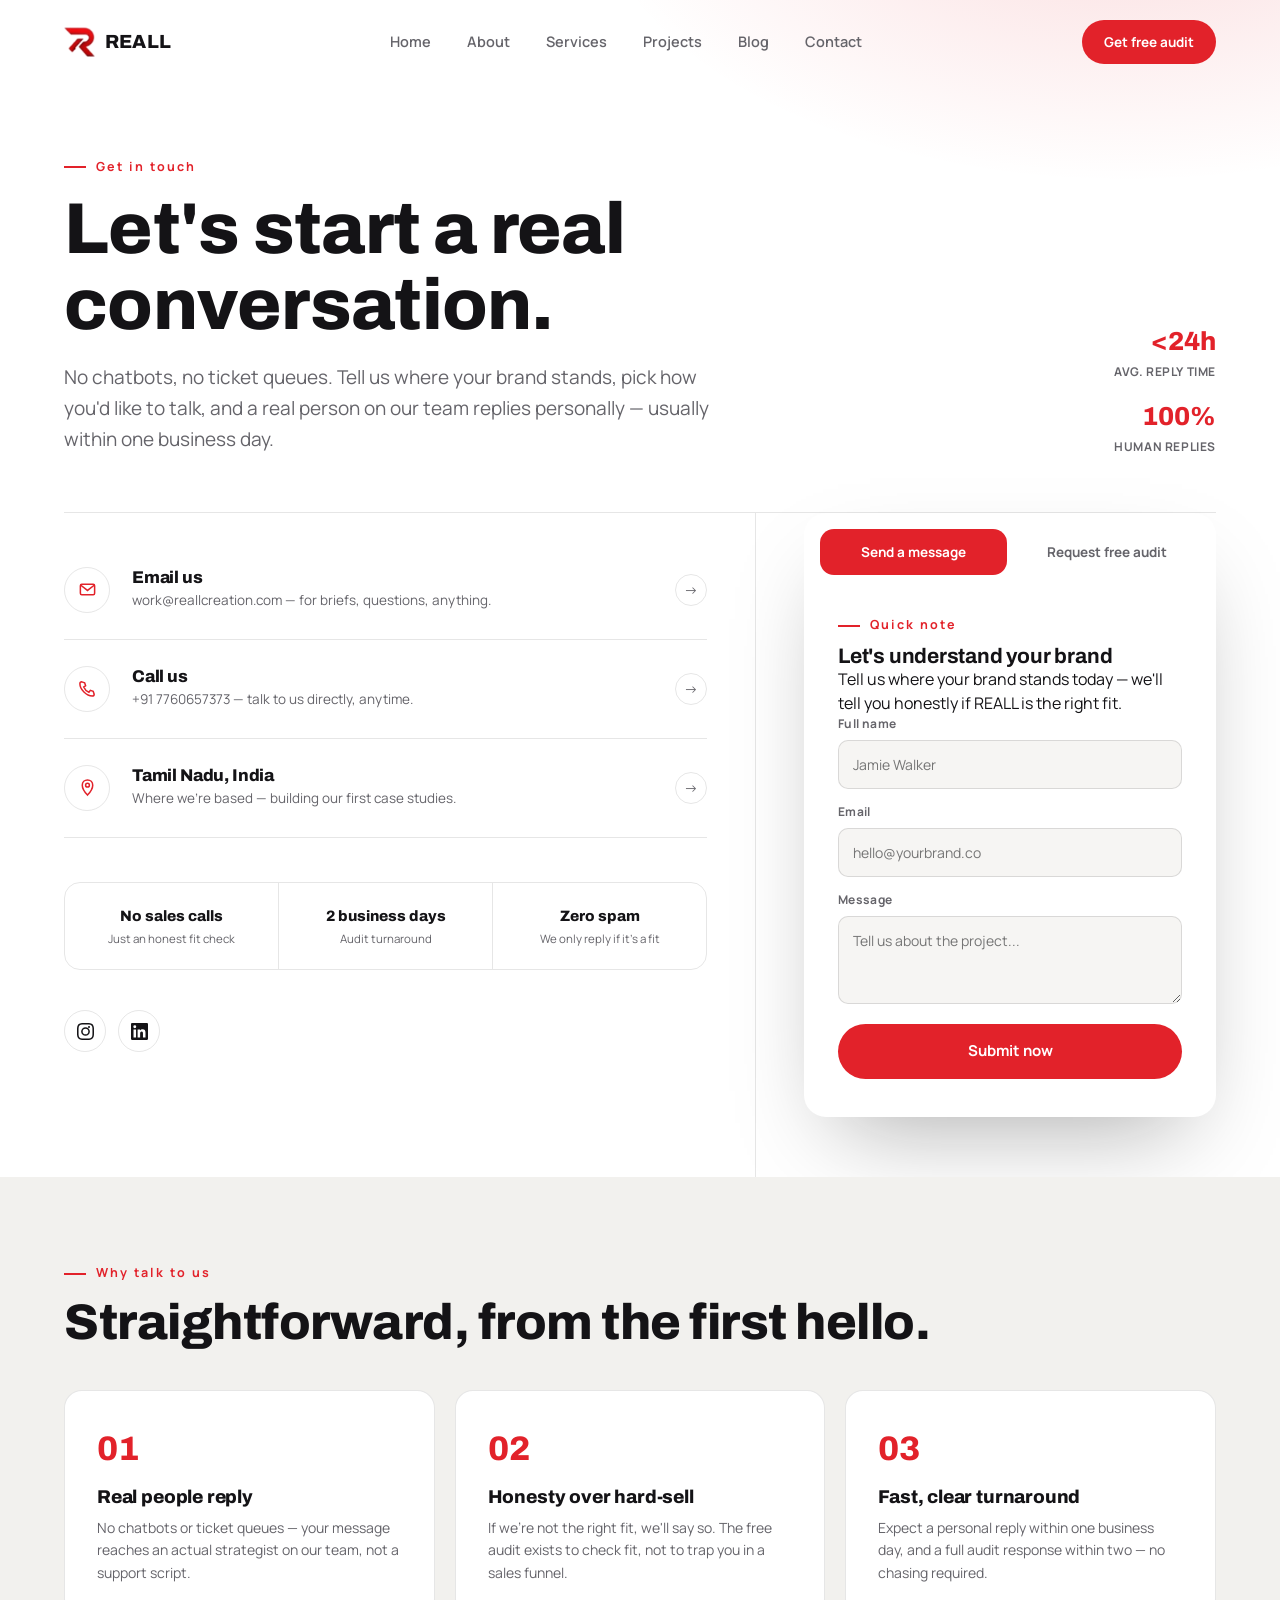
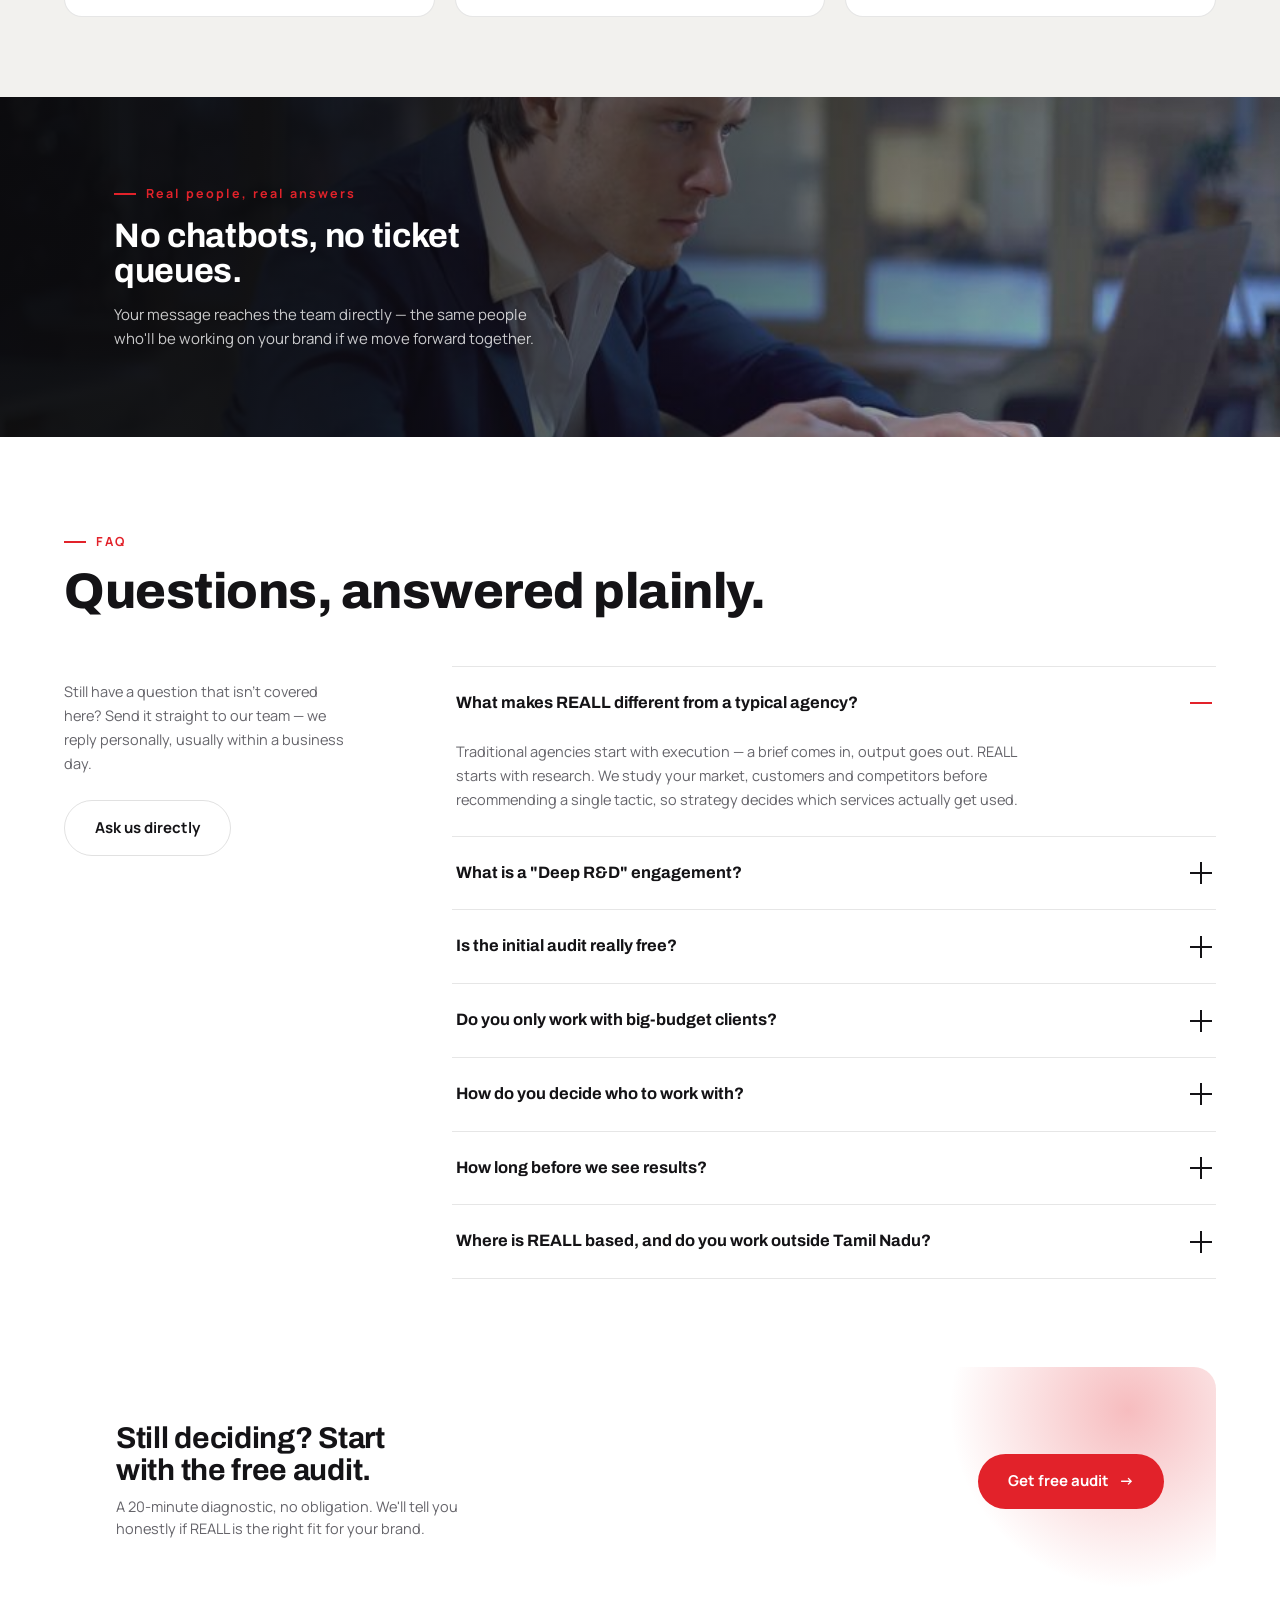
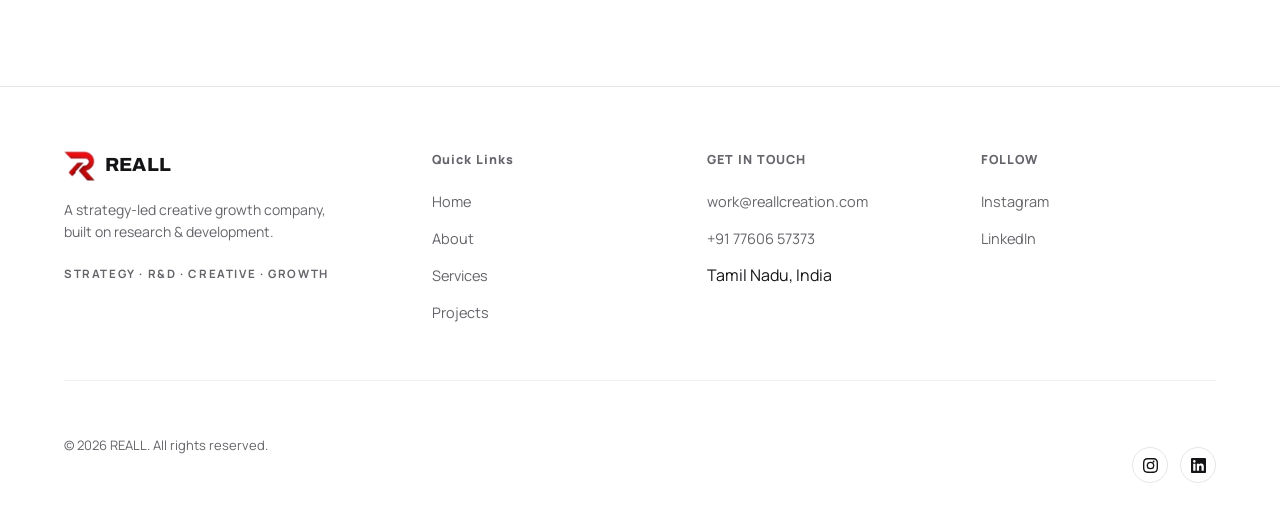
==== reall/contact.html @ 2e027ab2 "Add files via upload" ====
<!DOCTYPE html>
<html lang="en">
<head>
<meta charset="UTF-8">
<meta name="viewport" content="width=device-width, initial-scale=1.0, viewport-fit=cover">
<title>Contact REALL — Let's Talk Strategy</title>
<meta name="description" content="Get in touch with REALL. Request a free brand audit, message our team, or find our contact details — Tamil Nadu, India.">
<link rel="preconnect" href="https://fonts.googleapis.com">
<link rel="preconnect" href="https://fonts.gstatic.com" crossorigin>
<link href="https://fonts.googleapis.com/css2?family=Archivo:wght@500;600;700;800;900&family=Manrope:wght@400;500;600;700;800&display=swap" rel="stylesheet">
<link rel="stylesheet" href="contact.css">
</head>
<body>

<!-- ============ NAVBAR ============ -->
<header id="navbar">
  <a href="index.html" class="brand">
    <img src="[data-uri]" alt="REALL logo">
    <span>REALL</span>
  </a>
  <nav class="nav-links">
   <a href="index.html">Home</a>
    <a href="about.html">About</a>
    <a href="service.html">Services</a>
    <a href="project.html">Projects</a>
    <a href="blog.html">Blog</a>
    <a href="contact.html" class="active-link">Contact</a>
  </nav>
  <div class="nav-cta">
    <button class="btn btn-primary js-open-audit" type="button">Get free audit</button>
    <button class="nav-toggle" id="navToggle" aria-label="Open menu" aria-expanded="false">
      <span></span><span></span><span></span>
    </button>
  </div>
</header>

<!-- ============ MOBILE NAV ============ -->
<div id="mobileNav">
   <a href="index.html">Home</a>
    <a href="about.html">About</a>
    <a href="service.html">Services</a>
    <a href="project.html">Projects</a>
    <a href="blog.html">Blog</a>
    <a href="contact.html" class="active-link">Contact</a>
  <button class="btn btn-primary js-open-audit" type="button">Get free audit</button>
</div>

<!-- ============ HERO + SPLIT CONVERSATION STAGE ============ -->
<section id="contact-hero" class="light">
  <div class="hero-kicker-row">
    <div>
      <span class="eyebrow">Get in touch</span>
      <h1>Let's start a real conversation.</h1>
      <p class="lede on-light">No chatbots, no ticket queues. Tell us where your brand stands, pick how you'd like to talk, and a real person on our team replies personally — usually within one business day.</p>
    </div>
    <div class="hero-badges">
      <div class="hero-badge"><span class="n">&lt;24h</span><span class="l">Avg. reply time</span></div>
      <div class="hero-badge"><span class="n">100%</span><span class="l">Human replies</span></div>
    </div>
  </div>

  <div class="split-stage">
    <!-- LEFT: direct contact list + trust strip -->
    <div class="stage-left">
      <div class="contact-direct-list">
        <a href="mailto:work@reallcreation.com" target="_blank" rel="noopener noreferrer" class="direct-row" onclick="return openMail(event)">
          <span class="direct-icon"><svg viewBox="0 0 20 20" fill="none" stroke="currentColor" stroke-width="1.6"><rect x="2.5" y="4.5" width="15" height="11" rx="1.5"/><path d="M3 5.5l7 5.5 7-5.5"/></svg></span>
          <span class="direct-body">
            <h4>Email us</h4>
            <p>work@reallcreation.com — for briefs, questions, anything.</p>
          </span>
          <span class="direct-go">→</span>
        </a>
        <a href="tel:+91 7760657373" class="direct-row">
          <span class="direct-icon"><svg viewBox="0 0 20 20" fill="none" stroke="currentColor" stroke-width="1.6"><path d="M4 3l3 1 1 3-2 1.5a10 10 0 0 0 5.5 5.5L13 12l3 1 1 3c0 1-1 2-2 2C9 18 2 11 2 5c0-1 1-2 2-2z"/></svg></span>
          <span class="direct-body">
            <h4>Call us</h4>
            <p>+91 7760657373 — talk to us directly, anytime.</p>
          </span>
          <span class="direct-go">→</span>
        </a>
        <a href="#" class="direct-row" onclick="return false;">
          <span class="direct-icon"><svg viewBox="0 0 20 20" fill="none" stroke="currentColor" stroke-width="1.6"><path d="M10 2c-3 0-5.5 2.3-5.5 5.5C4.5 12 10 18 10 18s5.5-6 5.5-10.5C15.5 4.3 13 2 10 2z"/><circle cx="10" cy="7.5" r="2"/></svg></span>
          <span class="direct-body">
            <h4>Tamil Nadu, India</h4>
            <p>Where we're based — building our first case studies.</p>
          </span>
          <span class="direct-go">→</span>
        </a>
      </div>

      <div class="trust-strip">
        <div class="trust-cell"><div class="ti">No sales calls</div><div class="tl">Just an honest fit check</div></div>
        <div class="trust-cell"><div class="ti">2 business days</div><div class="tl">Audit turnaround</div></div>
        <div class="trust-cell"><div class="ti">Zero spam</div><div class="tl">We only reply if it's a fit</div></div>
      </div>

      <div class="social-row">
        <a href="https://www.instagram.com/reall_creation?utm_source=ig_web_button_share_sheet&stkn=ZDNlZDc0MzIxNw==" target="_blank" rel="noopener noreferrer" aria-label="Instagram"><svg viewBox="0 0 24 24"><path d="M12 2.2c3.2 0 3.6 0 4.85.07 3.25.15 4.77 1.69 4.92 4.92.06 1.25.07 1.62.07 4.81 0 3.2 0 3.56-.07 4.81-.15 3.22-1.66 4.77-4.92 4.92-1.25.06-1.62.07-4.85.07-3.2 0-3.56 0-4.81-.07-3.26-.15-4.77-1.7-4.92-4.92-.06-1.25-.07-1.61-.07-4.81 0-3.19 0-3.56.07-4.81.15-3.23 1.66-4.77 4.92-4.92C8.44 2.2 8.8 2.2 12 2.2zM12 0C8.74 0 8.33 0 7.05.07c-4.35.2-6.78 2.62-6.98 6.98C0 8.33 0 8.74 0 12s0 3.67.07 4.95c.2 4.36 2.62 6.78 6.98 6.98C8.33 24 8.74 24 12 24s3.67 0 4.95-.07c4.35-.2 6.79-2.62 6.98-6.98.07-1.28.07-1.69.07-4.95s0-3.67-.07-4.95c-.19-4.35-2.62-6.78-6.98-6.98C15.67 0 15.26 0 12 0zm0 5.84A6.16 6.16 0 1 0 18.16 12 6.16 6.16 0 0 0 12 5.84zm0 10.16A4 4 0 1 1 16 12a4 4 0 0 1-4 4zm6.4-10.4a1.44 1.44 0 1 1-1.44-1.44 1.44 1.44 0 0 1 1.44 1.44z"/></svg></a>
        <a href="https://www.linkedin.com/company/111871460/admin/" target="_blank" rel="noopener noreferrer" aria-label="LinkedIn"><svg viewBox="0 0 24 24"><path d="M20.45 20.45h-3.56v-5.57c0-1.33-.02-3.04-1.85-3.04-1.85 0-2.14 1.45-2.14 2.94v5.67H9.34V9h3.42v1.56h.05c.48-.9 1.64-1.85 3.38-1.85 3.61 0 4.28 2.38 4.28 5.47v6.27zM5.34 7.43a2.06 2.06 0 1 1 0-4.12 2.06 2.06 0 0 1 0 4.12zM7.12 20.45H3.56V9h3.56v11.45zM22.22 0H1.77C.79 0 0 .77 0 1.73v20.54C0 23.23.79 24 1.77 24h20.45c.98 0 1.78-.77 1.78-1.73V1.73C24 .77 23.2 0 22.22 0z"/></svg></a>
       
      </div>
    </div>

    <!-- RIGHT: sticky tabbed conversation card -->
    <div class="stage-right">
      <div class="convo-card">
        <div class="convo-tabs">
          <button class="convo-tab active" data-tab="message" type="button">Send a message</button>
          <button class="convo-tab" data-tab="audit" type="button">Request free audit</button>
        </div>
        <div class="convo-body">

          <!-- MESSAGE PANEL -->
          <div class="convo-panel active" id="panel-message">
            <span class="eyebrow">Quick note</span>
            <h3>Let's understand your brand</h3>
            <p class="sub">Tell us where your brand stands today — we'll tell you honestly if REALL is the right fit.</p>
            <form id="contactForm" novalidate>
              <div class="field">
                <label for="g-name">Full name</label>
                <input id="g-name" name="name" type="text" required placeholder="Jamie Walker">
              </div>
              <div class="field">
                <label for="g-email">Email</label>
                <input id="g-email" name="email" type="email" required placeholder="hello@yourbrand.co">
              </div>
              <div class="field">
                <label for="g-message">Message</label>
                <textarea id="g-message" name="message" required placeholder="Tell us about the project..."></textarea>
              </div>
              <button type="submit" class="btn btn-primary btn-block">Submit now</button>
            </form>
            <div class="form-success" id="generalSuccess">
              <div class="tick"><svg width="18" height="18" viewBox="0 0 24 24" fill="none"><path d="M5 13l4 4L19 7" stroke="#fff" stroke-width="2.5" stroke-linecap="round" stroke-linejoin="round"/></svg></div>
              <h4>Message sent.</h4>
              <p>Thanks for reaching out — we'll reply to your email as soon as we can.</p>
            </div>
          </div>

          <!-- AUDIT PANEL -->
          <div class="convo-panel" id="panel-audit">
            <span class="eyebrow">Free initial audit</span>
            <h3>Request your free brand audit</h3>
            <p class="sub">A limited diagnostic look at your current marketing — not a sales call.</p>
            <form id="auditFormInline" novalidate>
              <div class="field-row">
                <div class="field"><label for="ai-name">Full name</label><input id="ai-name" name="name" type="text" required placeholder="Your name"></div>
                <div class="field"><label for="ai-email">Work email</label><input id="ai-email" name="email" type="email" required placeholder="you@company.com"></div>
              </div>
              <div class="field-row">
                <div class="field"><label for="ai-phone">Phone</label><input id="ai-phone" name="phone" type="tel" required placeholder="+91"></div>
                <div class="field"><label for="ai-company">Brand / company</label><input id="ai-company" name="company" type="text" required placeholder="Your brand"></div>
              </div>
              <div class="field">
                <label for="ai-budget">Monthly marketing budget</label>
                <select id="ai-budget" name="budget" required>
                  <option value="" disabled selected>Select a range</option>
                  <option>Under ₹50,000</option>
                  <option>₹50,000 – ₹2,00,000</option>
                  <option>₹2,00,000 – ₹5,00,000</option>
                  <option>Above ₹5,00,000</option>
                </select>
              </div>
              <div class="field">
                <label for="ai-challenge">Main challenge you're facing</label>
                <textarea id="ai-challenge" name="challenge" required placeholder="Tell us briefly what's not working today"></textarea>
              </div>
              <div class="convo-foot">This is a free, limited diagnostic — not a sales call. We'll only reach out if we're a genuine fit.</div>
              <button type="submit" class="btn btn-primary btn-block">Request my free audit</button>
            </form>
            <div class="form-success" id="auditInlineSuccess">
              <div class="tick"><svg width="18" height="18" viewBox="0 0 24 24" fill="none"><path d="M5 13l4 4L19 7" stroke="#fff" stroke-width="2.5" stroke-linecap="round" stroke-linejoin="round"/></svg></div>
              <h4>Request received.</h4>
              <p>We'll review your details and get back within 2 business days.</p>
            </div>
          </div>

        </div>
      </div>
    </div>
  </div>
</section>

<!-- ============ WHY REACH OUT — TRUST BENTO ============ -->
<section id="why-reach">
  <div class="why-head">
    <div>
      <span class="eyebrow">Why talk to us</span>
      <h2 style="margin-top:14px;">Straightforward, from the first hello.</h2>
    </div>
  </div>
  <div class="why-grid">
    <div class="why-card">
      <div class="wn">01</div>
      <h4>Real people reply</h4>
      <p>No chatbots or ticket queues — your message reaches an actual strategist on our team, not a support script.</p>
    </div>
    <div class="why-card">
      <div class="wn">02</div>
      <h4>Honesty over hard-sell</h4>
      <p>If we're not the right fit, we'll say so. The free audit exists to check fit, not to trap you in a sales funnel.</p>
    </div>
    <div class="why-card">
      <div class="wn">03</div>
      <h4>Fast, clear turnaround</h4>
      <p>Expect a personal reply within one business day, and a full audit response within two — no chasing required.</p>
    </div>
  </div>
</section>

<!-- ============ VISUAL BANNER ============ -->
<section id="visual-banner">
  <img src="[data-uri]" alt="Team member working at laptop">
  <div class="vb-overlay"></div>
  <div class="vb-content">
    <span class="eyebrow" style="color:var(--red);">Real people, real answers</span>
    <h3 style="margin-top:14px;">No chatbots, no ticket queues.</h3>
    <p>Your message reaches the team directly — the same people who'll be working on your brand if we move forward together.</p>
  </div>
</section>

<!-- ============ FAQ — PREMIUM TWO COLUMN ============ -->
<section id="faq-premium" class="light">
  <div class="faq-head-row">
    <div>
      <span class="eyebrow">FAQ</span>
      <h2 style="margin-top:14px;">Questions, answered plainly.</h2>
    </div>
  </div>
  <div class="faq-grid">
    <div class="faq-side">
      <p>Still have a question that isn't covered here? Send it straight to our team — we reply personally, usually within a business day.</p>
      <a class="btn btn-ghost-dark" href="https://wa.me/917760657373" target="_blank" rel="noopener">Ask us directly</a>
    </div>
    <div class="faq-list-premium">
      <div class="faq-item open">
        <button class="faq-q" aria-expanded="true">
          What makes REALL different from a typical agency?
          <span class="plus"></span>
        </button>
        <div class="faq-a"><p>Traditional agencies start with execution — a brief comes in, output goes out. REALL starts with research. We study your market, customers and competitors before recommending a single tactic, so strategy decides which services actually get used.</p></div>
      </div>
      <div class="faq-item">
        <button class="faq-q" aria-expanded="false">
          What is a "Deep R&amp;D" engagement?
          <span class="plus"></span>
        </button>
        <div class="faq-a"><p>Deep R&amp;D is the paid engagement that turns assumption into evidence. It delivers research findings, strategic conclusions, an execution roadmap, creative direction and measurable KPIs — the foundation everything else is built on.</p></div>
      </div>
      <div class="faq-item">
        <button class="faq-q" aria-expanded="false">
          Is the initial audit really free?
          <span class="plus"></span>
        </button>
        <div class="faq-a"><p>Yes. It's a limited diagnostic look at your current marketing and positioning — not free consulting, and not a sales pitch in disguise. It exists to check fit before either side commits further.</p></div>
      </div>
      <div class="faq-item">
        <button class="faq-q" aria-expanded="false">
          Do you only work with big-budget clients?
          <span class="plus"></span>
        </button>
        <div class="faq-a"><p>No. We work with emerging brands — startups, new products and fast-growing businesses — as well as established MSMEs and traditional businesses going through transformation. Fit matters more to us than budget size alone.</p></div>
      </div>
      <div class="faq-item">
        <button class="faq-q" aria-expanded="false">
          How do you decide who to work with?
          <span class="plus"></span>
        </button>
        <div class="faq-a"><p>Through a structured qualification system — business quality, growth ambition, marketing need, decision-maker access, collaboration and strategic openness — not a gut call.</p></div>
      </div>
      <div class="faq-item">
        <button class="faq-q" aria-expanded="false">
          How long before we see results?
          <span class="plus"></span>
        </button>
        <div class="faq-a"><p>It depends on the starting point revealed in your Deep R&amp;D. We agree on predefined success and failure conditions upfront, then start small, test, learn and prove — before we ever scale spend.</p></div>
      </div>
      <div class="faq-item">
        <button class="faq-q" aria-expanded="false">
          Where is REALL based, and do you work outside Tamil Nadu?
          <span class="plus"></span>
        </button>
        <div class="faq-a"><p>REALL is based in Tamil Nadu, India, and this is where we're building our first case studies. Our roadmap is to expand across India and internationally as the model proves out — reach out and we'll tell you honestly if we're the right fit yet.</p></div>
      </div>
    </div>
  </div>
</section>

<!-- ============ FINAL CTA ============ -->
<section id="final-cta">
  <div class="final-cta-band">
    <div>
      <h3>Still deciding? Start with the free audit.</h3>
      <p>A 20-minute diagnostic, no obligation. We'll tell you honestly if REALL is the right fit for your brand.</p>
    </div>
    <button class="btn btn-primary js-open-audit" type="button">Get free audit <span class="btn-arrow">→</span></button>
  </div>
</section>

<!-- ============ BOOKING MODAL (Get free audit CTA) ============ -->
<div id="auditModal" class="modal-overlay" aria-hidden="true">
  <div class="modal-card booking-modal-card" role="dialog" aria-modal="true" aria-labelledby="auditModalTitle">
    <button class="modal-close" id="auditModalClose" aria-label="Close">
      <svg viewBox="0 0 24 24"><path d="M6 6l12 12M18 6L6 18" stroke="currentColor" stroke-width="2" stroke-linecap="round"/></svg>
    </button>

    <!-- BOOKING FORM VIEW -->
    <div id="bookingFormView">
      <span class="eyebrow">Free initial audit</span>
      <h3 id="auditModalTitle" style="color:var(--text-hi-light);margin-top:14px;">Book your free audit call</h3>
      <p class="sub">Tell us a bit about your brand and we'll be in touch to schedule your 20-minute call.</p>

      <form id="bookingForm" novalidate>
        <div class="field-row">
          <div class="field"><label for="b-name">Full name</label><input id="b-name" name="name" type="text" required placeholder="Your name"></div>
          <div class="field"><label for="b-email">Work email</label><input id="b-email" name="email" type="email" required placeholder="you@company.com"></div>
        </div>
        <div class="field-row">
          <div class="field"><label for="b-phone">Phone</label><input id="b-phone" name="phone" type="tel" required placeholder="+91"></div>
          <div class="field"><label for="b-company">Brand / company</label><input id="b-company" name="company" type="text" required placeholder="Your brand"></div>
        </div>
        <div class="field">
          <label for="b-notes">Anything we should know before the call? (optional)</label>
          <textarea id="b-notes" name="notes" placeholder="A line or two about your brand or biggest challenge right now"></textarea>
        </div>

        <p class="booking-foot">This is a free, limited diagnostic — not a sales call. We'll only reach out if we're a genuine fit.</p>
        <button type="submit" class="btn btn-primary btn-block" id="bookingSubmitBtn">Request my free audit</button>
      </form>
    </div>

    <!-- BOOKING SUCCESS VIEW -->
    <div class="form-success" id="bookingSuccess" style="text-align:center;">
      <div class="tick"><svg width="18" height="18" viewBox="0 0 24 24" fill="none"><path d="M5 13l4 4L19 7" stroke="#fff" stroke-width="2.5" stroke-linecap="round" stroke-linejoin="round"/></svg></div>
      <h4>Call booked.</h4>
      <p id="bookingSuccessText">We've pencilled you in and will send a confirmation email shortly.</p>
    </div>
  </div>
</div>

<!-- ============ FOOTER ============ -->
<footer>
  <div class="footer-top">
    <div class="footer-brand">
      <a href="#hero" class="brand">
        <img src="[data-uri]" alt="REALL logo">
        <span>REALL</span>
      </a>
      <p>A strategy-led creative growth company, built on research &amp; development.</p>
      <div class="footer-lockup">STRATEGY · R&amp;D · CREATIVE · GROWTH</div>
    </div>
    <div class="footer-col">
      <h5>Quick Links</h5>
      <ul>
        <li><a href="index.html">Home</a></li>
        <li> <a href="about.html">About</a></li>
        <li> <a href="service.html">Services</a></li>
        <li><a href="project.html">Projects</a></li>
      </ul>
    </div>
    <div class="footer-col">
      <h5>GET IN TOUCH</h5>
      <ul>
        <li><a href="mailto:work@reallcreation.com" target="_blank" rel="noopener noreferrer" onclick="return openMail(event)">work@reallcreation.com</a></li>
        <li><a href="tel:+917760657373">+91 77606 57373</a></li>
        <li>Tamil Nadu, India</li>
      </ul>
    </div>
    <div class="footer-col">
      <h5>FOLLOW</h5>
      <ul>
        <li><a href="https://www.instagram.com/reall_creation?utm_source=ig_web_button_share_sheet&stkn=ZDNlZDc0MzIxNw==" target="_blank" rel="noopener noreferrer">Instagram</a></li>
        <li><a href="https://www.linkedin.com/company/111871460/admin/" target="_blank" rel="noopener noreferrer">LinkedIn</a></li>
      </ul>
    </div>
  </div>
  <div class="footer-bottom">
    <span>© 2026 REALL. All rights reserved.</span>
    <div class="social-row">
      <a href="https://www.instagram.com/reall_creation?utm_source=ig_web_button_share_sheet&stkn=ZDNlZDc0MzIxNw==" target="_blank" rel="noopener noreferrer" aria-label="Instagram"><svg viewBox="0 0 24 24"><path d="M12 2.2c3.2 0 3.6 0 4.85.07 3.25.15 4.77 1.69 4.92 4.92.06 1.25.07 1.62.07 4.81 0 3.2 0 3.56-.07 4.81-.15 3.22-1.66 4.77-4.92 4.92-1.25.06-1.62.07-4.85.07-3.2 0-3.56 0-4.81-.07-3.26-.15-4.77-1.7-4.92-4.92-.06-1.25-.07-1.61-.07-4.81 0-3.19 0-3.56.07-4.81.15-3.23 1.66-4.77 4.92-4.92C8.44 2.2 8.8 2.2 12 2.2zM12 0C8.74 0 8.33 0 7.05.07c-4.35.2-6.78 2.62-6.98 6.98C0 8.33 0 8.74 0 12s0 3.67.07 4.95c.2 4.36 2.62 6.78 6.98 6.98C8.33 24 8.74 24 12 24s3.67 0 4.95-.07c4.35-.2 6.79-2.62 6.98-6.98.07-1.28.07-1.69.07-4.95s0-3.67-.07-4.95c-.19-4.35-2.62-6.78-6.98-6.98C15.67 0 15.26 0 12 0zm0 5.84A6.16 6.16 0 1 0 18.16 12 6.16 6.16 0 0 0 12 5.84zm0 10.16A4 4 0 1 1 16 12a4 4 0 0 1-4 4zm6.4-10.4a1.44 1.44 0 1 1-1.44-1.44 1.44 1.44 0 0 1 1.44 1.44z"/></svg></a>
      <a href="https://www.linkedin.com/company/111871460/admin/" target="_blank" rel="noopener noreferrer" aria-label="LinkedIn"><svg viewBox="0 0 24 24"><path d="M20.45 20.45h-3.56v-5.57c0-1.33-.02-3.04-1.85-3.04-1.85 0-2.14 1.45-2.14 2.94v5.67H9.34V9h3.42v1.56h.05c.48-.9 1.64-1.85 3.38-1.85 3.61 0 4.28 2.38 4.28 5.47v6.27zM5.34 7.43a2.06 2.06 0 1 1 0-4.12 2.06 2.06 0 0 1 0 4.12zM7.12 20.45H3.56V9h3.56v11.45zM22.22 0H1.77C.79 0 0 .77 0 1.73v20.54C0 23.23.79 24 1.77 24h20.45c.98 0 1.78-.77 1.78-1.73V1.73C24 .77 23.2 0 22.22 0z"/></svg></a>
         </div>
  </div>
</footer>

<!-- ============ SCROLL TO TOP ============ -->
<button id="scrollTop" aria-label="Scroll to top">
  <svg viewBox="0 0 24 24"><path d="M12 4l-8 8h5v8h6v-8h5z"/></svg>
</button>

<script src="contact.js"></script>

</body>
</html>
---- reall/contact.css ----
/* ============ RESET & TOKENS (same palette as REALL site) ============ */
  *,*::before,*::after{box-sizing:border-box;margin:0;padding:0;}
  :root{
    --ink:#ffffff;
    --ink-soft:#f6f5f3;
    --ink-line: rgba(10,10,10,0.12);
    --ink-line-soft: rgba(10,10,10,0.06);
    --paper:#ffffff;
    --paper-soft:#f2f1ee;
    --paper-line: rgba(10,10,10,0.1);
    --red:#e2222a;
    --red-deep:#a80f16;
    --red-glow: rgba(226,34,42,0.35);
    --text-hi-dark:#141316;
    --text-lo-dark:#65646a;
    --text-hi-light:#141316;
    --text-lo-light:#65646a;
    --display: "Archivo", sans-serif;
    --body: "Manrope", sans-serif;
    --maxw: 1180px;
    --edge: clamp(20px, 5vw, 64px);
    --radius: 2px;
  }
  html{scroll-behavior:smooth;}
  body{
    font-family:var(--body);
    background:var(--paper);
    color:var(--text-hi-light);
    line-height:1.5;
    -webkit-font-smoothing:antialiased;
    overflow-x:hidden;
  }
  img{max-width:100%;display:block;}
  a{color:inherit;text-decoration:none;}
  ul{list-style:none;}
  button{font:inherit;cursor:pointer;border:none;background:none;color:inherit;}
  input,textarea,select{font:inherit;color:inherit;}
  section{position:relative;}
  .wrap{max-width:var(--maxw);margin:0 auto;padding:0 var(--edge);}
  .dark{background:var(--ink);color:var(--text-hi-dark);}
  .light{background:var(--paper);color:var(--text-hi-light);}
  .soft{background:var(--paper-soft);color:var(--text-hi-light);}
  ::selection{background:var(--red);color:#fff;}
  :focus-visible{outline:2px solid var(--red);outline-offset:3px;}

  /* ============ TYPE ============ */
  .eyebrow{
    font-family:var(--body);font-weight:700;font-size:12.5px;letter-spacing:0.16em;color:var(--red);
    display:inline-flex;align-items:center;gap:10px;
  }
  .eyebrow::before{content:"";width:22px;height:2px;background:var(--red);display:inline-block;}
  h1,h2,h3,h4{font-family:var(--display);font-weight:800;line-height:1.05;letter-spacing:-0.01em;}
  h2{font-size:clamp(30px,4.2vw,50px);font-weight:800;}
  h3{font-size:clamp(20px,2.4vw,26px);font-weight:700;}
  p{color:inherit;}
  .lede{font-size:clamp(16px,1.6vw,19px);line-height:1.65;max-width:56ch;}
  .lede.on-dark{color:var(--text-lo-dark);}
  .lede.on-light{color:var(--text-lo-light);}

  /* ============ BUTTONS ============ */
  .btn{
    display:inline-flex;align-items:center;justify-content:center;gap:10px;
    padding:16px 30px;font-family:var(--body);font-weight:700;font-size:15px;border-radius:999px;
    transition:transform .25s ease, box-shadow .25s ease, background .25s ease, border-color .25s ease, color .25s ease;
    white-space:nowrap;
  }
  .btn-primary{background:var(--red);color:#fff;}
  .btn-primary:hover{background:var(--red-deep);box-shadow:0 10px 30px -8px var(--red-glow);transform:translateY(-2px);}
  .btn-ghost-dark{border:1.5px solid var(--ink-line);color:var(--text-hi-dark);}
  .btn-ghost-dark:hover{border-color:var(--red);color:var(--red);}
  .btn-ghost-light{border:1.5px solid var(--paper-line);color:var(--text-hi-light);}
  .btn-ghost-light:hover{border-color:var(--red);color:var(--red);}
  .btn-arrow{transition:transform .25s ease;}
  .btn:hover .btn-arrow{transform:translateX(4px);}
  .btn-block{width:100%;}

  /* ============ NAVBAR ============ */
  #navbar{
    position:fixed;top:0;left:0;right:0;z-index:900;padding:20px var(--edge);
    display:flex;align-items:center;justify-content:space-between;
    transition:background .35s ease, padding .35s ease, border-color .35s ease, backdrop-filter .35s ease;
    border-bottom:1px solid transparent;
  }
  #navbar.scrolled{background:rgba(255,255,255,0.88);backdrop-filter:blur(14px);-webkit-backdrop-filter:blur(14px);padding:14px var(--edge);border-bottom-color:var(--ink-line-soft);}
  .brand{display:flex;align-items:center;gap:10px;z-index:2;}
  .brand img{height:30px;width:auto;}
  .brand span{font-family:var(--display);font-weight:800;font-size:19px;color:var(--text-hi-light);letter-spacing:0.01em;}
  .nav-links{display:flex;align-items:center;gap:36px;}
  .nav-links a{font-size:14.5px;font-weight:600;color:var(--text-lo-light);position:relative;padding:4px 0;transition:color .2s ease;}
  .nav-links a::after{content:"";position:absolute;left:0;bottom:-2px;width:0;height:2px;background:var(--red);transition:width .25s ease;}
  .nav-links a:hover{color:var(--red);}
  .nav-links a:hover::after{width:100%;}
  .nav-cta{display:flex;align-items:center;gap:18px;}
  .nav-cta .btn{padding:12px 22px;font-size:13.5px;}
  .nav-toggle{display:none;flex-direction:column;gap:5px;width:26px;z-index:2;background:none;border:none;padding:6px;}
  .nav-toggle span{display:block;height:2px;width:100%;background:var(--text-hi-light);border-radius:2px;transition:transform .3s ease, opacity .3s ease;}
  .nav-toggle.open span:nth-child(1){transform:translateY(7px) rotate(45deg);}
  .nav-toggle.open span:nth-child(2){opacity:0;}
  .nav-toggle.open span:nth-child(3){transform:translateY(-7px) rotate(-45deg);}

  #mobileNav{
    position:fixed;inset:0;background:var(--ink);z-index:850;display:flex;flex-direction:column;justify-content:center;padding:0 var(--edge);
    transform:translateY(-100%);transition:transform .4s cubic-bezier(.2,.7,.3,1);
  }
  #mobileNav.open{transform:translateY(0);}
  #mobileNav a{font-family:var(--display);font-size:30px;font-weight:800;color:var(--text-hi-light);padding:14px 0;display:block;border-bottom:1px solid var(--ink-line-soft);}
  #mobileNav .btn{margin-top:28px;}

  /* ============ PREMIUM HERO / SPLIT CONVERSATION LAYOUT ============ */
  #contact-hero{
    padding:150px var(--edge) 0;
    background:
      radial-gradient(ellipse 900px 500px at 88% -10%, rgba(226,34,42,0.16), transparent 60%),
      var(--paper);
    overflow:hidden;
  }
  .hero-kicker-row{max-width:var(--maxw);margin:0 auto;display:flex;justify-content:space-between;align-items:flex-end;gap:30px;flex-wrap:wrap;}
  .hero-kicker-row h1{font-size:clamp(38px,6vw,72px);margin-top:16px;max-width:14ch;}
  .hero-kicker-row .lede{margin-top:18px;}
  .hero-badges{display:flex;flex-direction:column;gap:16px;flex:0 0 auto;text-align:right;}
  .hero-badge{display:flex;flex-direction:column;gap:2px;align-items:flex-end;}
  .hero-badge .n{font-family:var(--display);font-weight:800;font-size:26px;color:var(--red);}
  .hero-badge .l{font-size:12px;font-weight:700;letter-spacing:.05em;color:var(--text-lo-light);text-transform:uppercase;}

  .split-stage{
    max-width:var(--maxw);margin:56px auto 0;
    display:grid;grid-template-columns:1fr 460px;gap:0;
    border-top:1px solid var(--paper-line);
  }

  /* LEFT: reasons / direct info column */
  .stage-left{padding:48px 48px 60px 0;border-right:1px solid var(--paper-line);}
  .contact-direct-list{display:flex;flex-direction:column;}
  .direct-row{
    display:flex;align-items:center;gap:22px;padding:26px 0;border-bottom:1px solid var(--paper-line);
    transition:padding-left .3s ease;
  }
  .direct-row:hover{padding-left:10px;}
  .direct-row:first-child{padding-top:6px;}
  .direct-icon{
    width:46px;height:46px;border-radius:50%;border:1.5px solid var(--paper-line);flex:0 0 auto;
    display:flex;align-items:center;justify-content:center;color:var(--red);transition:background .25s ease, border-color .25s ease, color .25s ease;
  }
  .direct-row:hover .direct-icon{background:var(--red);border-color:var(--red);color:#fff;}
  .direct-icon svg{width:19px;height:19px;}
  .direct-body{flex:1;}
  .direct-body h4{font-size:17px;}
  .direct-body p{font-size:13.5px;color:var(--text-lo-light);margin-top:3px;}
  .direct-go{flex:0 0 auto;width:32px;height:32px;border-radius:50%;border:1px solid var(--paper-line);display:flex;align-items:center;justify-content:center;font-size:14px;color:var(--text-lo-light);transition:all .25s ease;}
  .direct-row:hover .direct-go{border-color:var(--red);color:var(--red);transform:translateX(3px);}

  .trust-strip{display:flex;gap:0;margin-top:44px;border:1px solid var(--paper-line);border-radius:16px;overflow:hidden;}
  .trust-cell{flex:1;padding:22px 20px;text-align:center;border-right:1px solid var(--paper-line);}
  .trust-cell:last-child{border-right:none;}
  .trust-cell .ti{font-family:var(--display);font-weight:800;font-size:15px;color:var(--text-hi-light);}
  .trust-cell .tl{font-size:11.5px;color:var(--text-lo-light);margin-top:4px;line-height:1.4;}

  .social-row{display:flex;gap:12px;margin-top:40px;}
  .social-row a{width:42px;height:42px;border:1px solid var(--paper-line);border-radius:50%;display:flex;align-items:center;justify-content:center;transition:border-color .25s ease, background .25s ease, transform .25s ease;}
  .social-row a:hover{border-color:var(--red);background:var(--red);transform:translateY(-3px);}
  .social-row svg{width:17px;height:17px;fill:var(--text-hi-light);transition:fill .25s ease;}
  .social-row a:hover svg{fill:#fff;}

  /* RIGHT: sticky tabbed conversation card */
  .stage-right{position:relative;padding:0 0 60px 48px;}
  .convo-card{
    position:sticky;top:110px;background:var(--ink);color:var(--text-hi-dark);border-radius:22px;
    padding:8px;box-shadow:0 40px 90px -34px rgba(10,10,10,0.35);
  }
  .convo-tabs{display:flex;gap:6px;padding:8px;}
  .convo-tab{
    flex:1;padding:13px 10px;text-align:center;border-radius:14px;font-size:13.5px;font-weight:700;
    color:var(--text-lo-dark);transition:background .25s ease, color .25s ease;
  }
  .convo-tab.active{background:var(--red);color:#fff;}
  .convo-body{padding:26px 26px 30px;}
  .convo-body .eyebrow{margin-bottom:2px;}
  .convo-body h3{color:var(--text-hi-light);font-size:21px;margin-top:8px;}
  .convo-body > p.sub{font-size:13.5px;color:var(--text-lo-dark);margin-top:8px;margin-bottom:22px;}
  .convo-panel{display:none;}
  .convo-panel.active{display:block;animation:panelIn .4s ease;}
  @keyframes panelIn{from{opacity:0;transform:translateY(8px);}to{opacity:1;transform:translateY(0);}}

  .field-row{display:grid;grid-template-columns:1fr 1fr;gap:14px;}
  .field{margin-bottom:14px;}
  .field label{display:block;font-size:12px;font-weight:700;color:var(--text-lo-dark);margin-bottom:7px;letter-spacing:0.03em;}
  .field input,.field textarea,.field select{
    width:100%;background:var(--ink-soft);border:1px solid var(--ink-line);border-radius:10px;
    padding:13px 14px;color:var(--text-hi-light);font-size:14px;transition:border-color .2s ease;
  }
  .field select{appearance:none;background-image:linear-gradient(45deg,transparent 50%, var(--text-lo-dark) 50%),linear-gradient(135deg, var(--text-lo-dark) 50%, transparent 50%);background-position:calc(100% - 20px) center, calc(100% - 15px) center;background-size:5px 5px, 5px 5px;background-repeat:no-repeat;}
  .field input:focus,.field textarea:focus,.field select:focus{border-color:var(--red);}
  .field textarea{resize:vertical;min-height:88px;}
  .convo-foot{font-size:11.5px;color:var(--text-lo-dark);line-height:1.5;margin-top:2px;margin-bottom:14px;}
  .form-success{display:none;text-align:center;padding:34px 6px;}
  .form-success.show{display:block;animation:panelIn .4s ease forwards;}
  .form-success .tick{width:48px;height:48px;border-radius:50%;background:var(--red);display:flex;align-items:center;justify-content:center;margin:0 auto 18px;}
  .form-success h4{font-family:var(--display);font-size:18px;color:var(--text-hi-light);}
  .form-success p{font-size:13.5px;color:var(--text-lo-dark);margin-top:8px;max-width:36ch;margin-left:auto;margin-right:auto;}

  @media(max-width:980px){
    .split-stage{grid-template-columns:1fr;}
    .stage-left{border-right:none;border-bottom:1px solid var(--paper-line);padding:40px 0;}
    .stage-right{padding:40px 0 40px;}
    .convo-card{position:static;}
  }

  /* ============ TRUST BENTO (why reach out) ============ */
  #why-reach{padding:80px var(--edge);background:var(--paper-soft);}
  .why-head{max-width:var(--maxw);margin:0 auto 40px;display:flex;justify-content:space-between;align-items:flex-end;gap:20px;flex-wrap:wrap;}
  .why-grid{max-width:var(--maxw);margin:0 auto;display:grid;grid-template-columns:repeat(3,1fr);gap:20px;}
  .why-card{background:var(--paper);border:1px solid var(--paper-line);border-radius:18px;padding:32px;transition:transform .3s ease, box-shadow .3s ease;}
  .why-card:hover{transform:translateY(-5px);box-shadow:0 24px 48px -28px rgba(10,10,10,0.25);}
  .why-card .wn{font-family:var(--display);font-weight:800;font-size:34px;color:var(--red);}
  .why-card h4{margin-top:14px;font-size:18.5px;}
  .why-card p{margin-top:10px;font-size:14px;color:var(--text-lo-light);line-height:1.6;}
  @media(max-width:820px){.why-grid{grid-template-columns:1fr;}}

  /* ============ VISUAL BANNER ============ */
  #visual-banner{position:relative;min-height:340px;overflow:hidden;}
  #visual-banner img{width:100%;height:100%;position:absolute;inset:0;object-fit:cover;}
  #visual-banner .vb-overlay{position:absolute;inset:0;background:linear-gradient(100deg, rgba(11,11,13,0.92) 20%, rgba(11,11,13,0.55) 55%, rgba(11,11,13,0.15) 100%);}
  .vb-content{position:relative;z-index:1;max-width:var(--maxw);margin:0 auto;padding:80px var(--edge);color:#fff;}
  .vb-content h3{font-size:clamp(24px,3vw,34px);max-width:20ch;color:#fff;}
  .vb-content p{margin-top:14px;font-size:15px;color:rgba(255,255,255,0.78);max-width:48ch;line-height:1.6;}

  /* ============ FAQ — TWO COLUMN CATEGORY LAYOUT ============ */
  #faq-premium{padding:88px var(--edge);}
  .faq-head-row{max-width:var(--maxw);margin:0 auto 48px;display:flex;justify-content:space-between;align-items:flex-end;gap:20px;flex-wrap:wrap;}
  .faq-grid{max-width:var(--maxw);margin:0 auto;display:grid;grid-template-columns:0.6fr 1.4fr;gap:60px;}
  .faq-side{position:sticky;top:120px;align-self:start;}
  .faq-side p{margin-top:14px;font-size:14.5px;color:var(--text-lo-light);max-width:32ch;line-height:1.65;}
  .faq-side .btn{margin-top:24px;}
  .faq-list-premium .faq-item{border-bottom:1px solid var(--paper-line);}
  .faq-list-premium .faq-item:first-child{border-top:1px solid var(--paper-line);}
  .faq-q{width:100%;display:flex;justify-content:space-between;align-items:center;gap:20px;padding:24px 4px;text-align:left;font-family:var(--display);font-weight:700;font-size:16.5px;}
  .faq-q .plus{flex:0 0 auto;width:22px;height:22px;position:relative;}
  .faq-q .plus::before,.faq-q .plus::after{content:"";position:absolute;background:var(--text-hi-light);transition:transform .3s ease, background .3s ease;}
  .faq-q .plus::before{left:0;top:50%;width:100%;height:2px;transform:translateY(-50%);}
  .faq-q .plus::after{top:0;left:50%;height:100%;width:2px;transform:translateX(-50%);}
  .faq-item.open .faq-q .plus::after{transform:translateX(-50%) rotate(90deg);opacity:0;}
  .faq-item.open .faq-q .plus::before{background:var(--red);}
  .faq-a{max-height:0;overflow:hidden;transition:max-height .35s ease;}
  .faq-a p{padding:0 4px 24px;color:var(--text-lo-light);font-size:14.5px;max-width:64ch;line-height:1.65;}
  @media(max-width:900px){.faq-grid{grid-template-columns:1fr;gap:26px;}.faq-side{position:static;}}

  /* ============ FINAL CTA ============ */
  #final-cta{padding:0 var(--edge) 90px;}
  .final-cta-band{
    max-width:var(--maxw);margin:0 auto;background:var(--ink);border-radius:22px;padding:56px 52px;
    display:flex;justify-content:space-between;align-items:center;gap:30px;flex-wrap:wrap;position:relative;overflow:hidden;
  }
  .final-cta-band::before{content:"";position:absolute;top:-60%;right:-8%;width:360px;height:360px;border-radius:50%;background:radial-gradient(circle, rgba(226,34,42,0.3), transparent 70%);}
  .final-cta-band h3{color:var(--text-hi-light);font-size:clamp(22px,2.6vw,30px);position:relative;z-index:1;max-width:16ch;}
  .final-cta-band p{color:var(--text-lo-dark);margin-top:10px;font-size:14.5px;max-width:44ch;position:relative;z-index:1;}
  .final-cta-band .btn{position:relative;z-index:1;flex:0 0 auto;}

  /* ============ FOOTER ============ */
  footer{background:var(--paper);color:var(--text-hi-dark);padding:64px var(--edge) 0;border-top:1px solid var(--paper-line);}
  .footer-top{max-width:var(--maxw);margin:0 auto;display:grid;grid-template-columns:1.4fr 1fr 1fr 1fr;gap:40px;padding-bottom:56px;border-bottom:1px solid var(--ink-line-soft);}
  .footer-brand .brand{margin-bottom:18px;}
  .footer-brand p{font-size:14px;color:var(--text-lo-dark);max-width:32ch;line-height:1.6;}
  .footer-lockup{margin-top:22px;font-size:11.5px;letter-spacing:0.14em;color:var(--text-lo-dark);font-weight:700;}
  .footer-col h5{font-size:12.5px;font-weight:800;letter-spacing:0.08em;color:var(--text-lo-dark);margin-bottom:20px;}
  .footer-col ul{display:flex;flex-direction:column;gap:13px;}
  .footer-col a{font-size:14.5px;color:var(--text-lo-light);transition:color .2s ease;}
  .footer-col a:hover{color:var(--red);}
  .footer-bottom{max-width:var(--maxw);margin:0 auto;padding:26px 0 34px;display:flex;justify-content:space-between;align-items:center;gap:16px;flex-wrap:wrap;font-size:13px;color:var(--text-lo-dark);}
  .footer-bottom .social-row a{width:36px;height:36px;}
  .footer-bottom .social-row svg{width:15px;height:15px;}

  /* ============ SCROLL TOP ============ */
  #scrollTop{
    position:fixed;right:24px;bottom:24px;width:48px;height:48px;border-radius:50%;
    background:var(--red);color:#fff;display:flex;align-items:center;justify-content:center;
    box-shadow:0 10px 26px -8px rgba(0,0,0,0.5);z-index:800;
    opacity:0;visibility:hidden;transform:translateY(12px);
    transition:opacity .3s ease, transform .3s ease, visibility .3s ease, background .25s ease;
  }
  #scrollTop.show{opacity:1;visibility:visible;transform:translateY(0);}
  #scrollTop:hover{background:var(--red-deep);}
  #scrollTop svg{width:18px;height:18px;fill:#fff;}

  /* ============ AUDIT QUICK MODAL (kept for nav shortcut) ============ */
  .modal-overlay{
    position:fixed;inset:0;z-index:1000;background:rgba(6,6,7,0.72);backdrop-filter:blur(6px);-webkit-backdrop-filter:blur(6px);
    display:flex;align-items:center;justify-content:center;padding:24px;opacity:0;visibility:hidden;
    transition:opacity .3s ease, visibility .3s ease;
  }
  .modal-overlay.open{opacity:1;visibility:visible;}
  .modal-card{
    position:relative;width:100%;max-width:480px;background:var(--ink-soft);border:1px solid var(--ink-line);border-radius:20px;
    padding:40px;color:var(--text-hi-dark);text-align:center;
    transform:translateY(18px) scale(.98);opacity:0;transition:transform .35s cubic-bezier(.2,.7,.3,1), opacity .35s ease;
  }
  .modal-overlay.open .modal-card{transform:translateY(0) scale(1);opacity:1;}
  .modal-close{
    position:absolute;top:18px;right:18px;width:34px;height:34px;border-radius:50%;border:1px solid var(--ink-line);
    display:flex;align-items:center;justify-content:center;color:var(--text-hi-dark);transition:border-color .2s ease, color .2s ease, transform .2s ease;
  }
  .modal-close:hover{border-color:var(--red);color:var(--red);transform:rotate(90deg);}
  .modal-close svg{width:16px;height:16px;}
  body.modal-open{overflow:hidden;}

  /* ============ BOOKING MODAL ============ */
  .booking-modal-card{
    max-width:640px;text-align:left;max-height:88vh;overflow-y:auto;
  }
  .booking-modal-card .sub{font-size:14px;color:var(--text-lo-dark);margin-top:8px;margin-bottom:24px;max-width:48ch;}
  .booking-foot{font-size:12px;color:var(--text-lo-dark);margin:16px 0;max-width:48ch;line-height:1.5;}
  @media (max-width:600px){
    .booking-modal-card{padding:26px 20px;}
  }

  /* ============ RESPONSIVE ============ */
  @media (max-width:980px){
    .nav-links{display:none;}
    .nav-cta .btn:not(.mobile-cta-hide){display:none;}
    .nav-toggle{display:flex;}
    .footer-top{grid-template-columns:1fr 1fr;gap:36px 20px;}
    .field-row{grid-template-columns:1fr;}
  }
  @media (max-width:600px){
    :root{--edge:20px;}
    #contact-hero{padding-top:120px;}
    .hero-badges{flex-direction:row;text-align:left;flex-wrap:wrap;}
    .hero-badge{align-items:flex-start;}
    .footer-top{grid-template-columns:1fr;}
    .footer-bottom{flex-direction:column;align-items:flex-start;}
    #scrollTop{right:16px;bottom:16px;width:44px;height:44px;}
    .final-cta-band{padding:40px 26px;}
  }
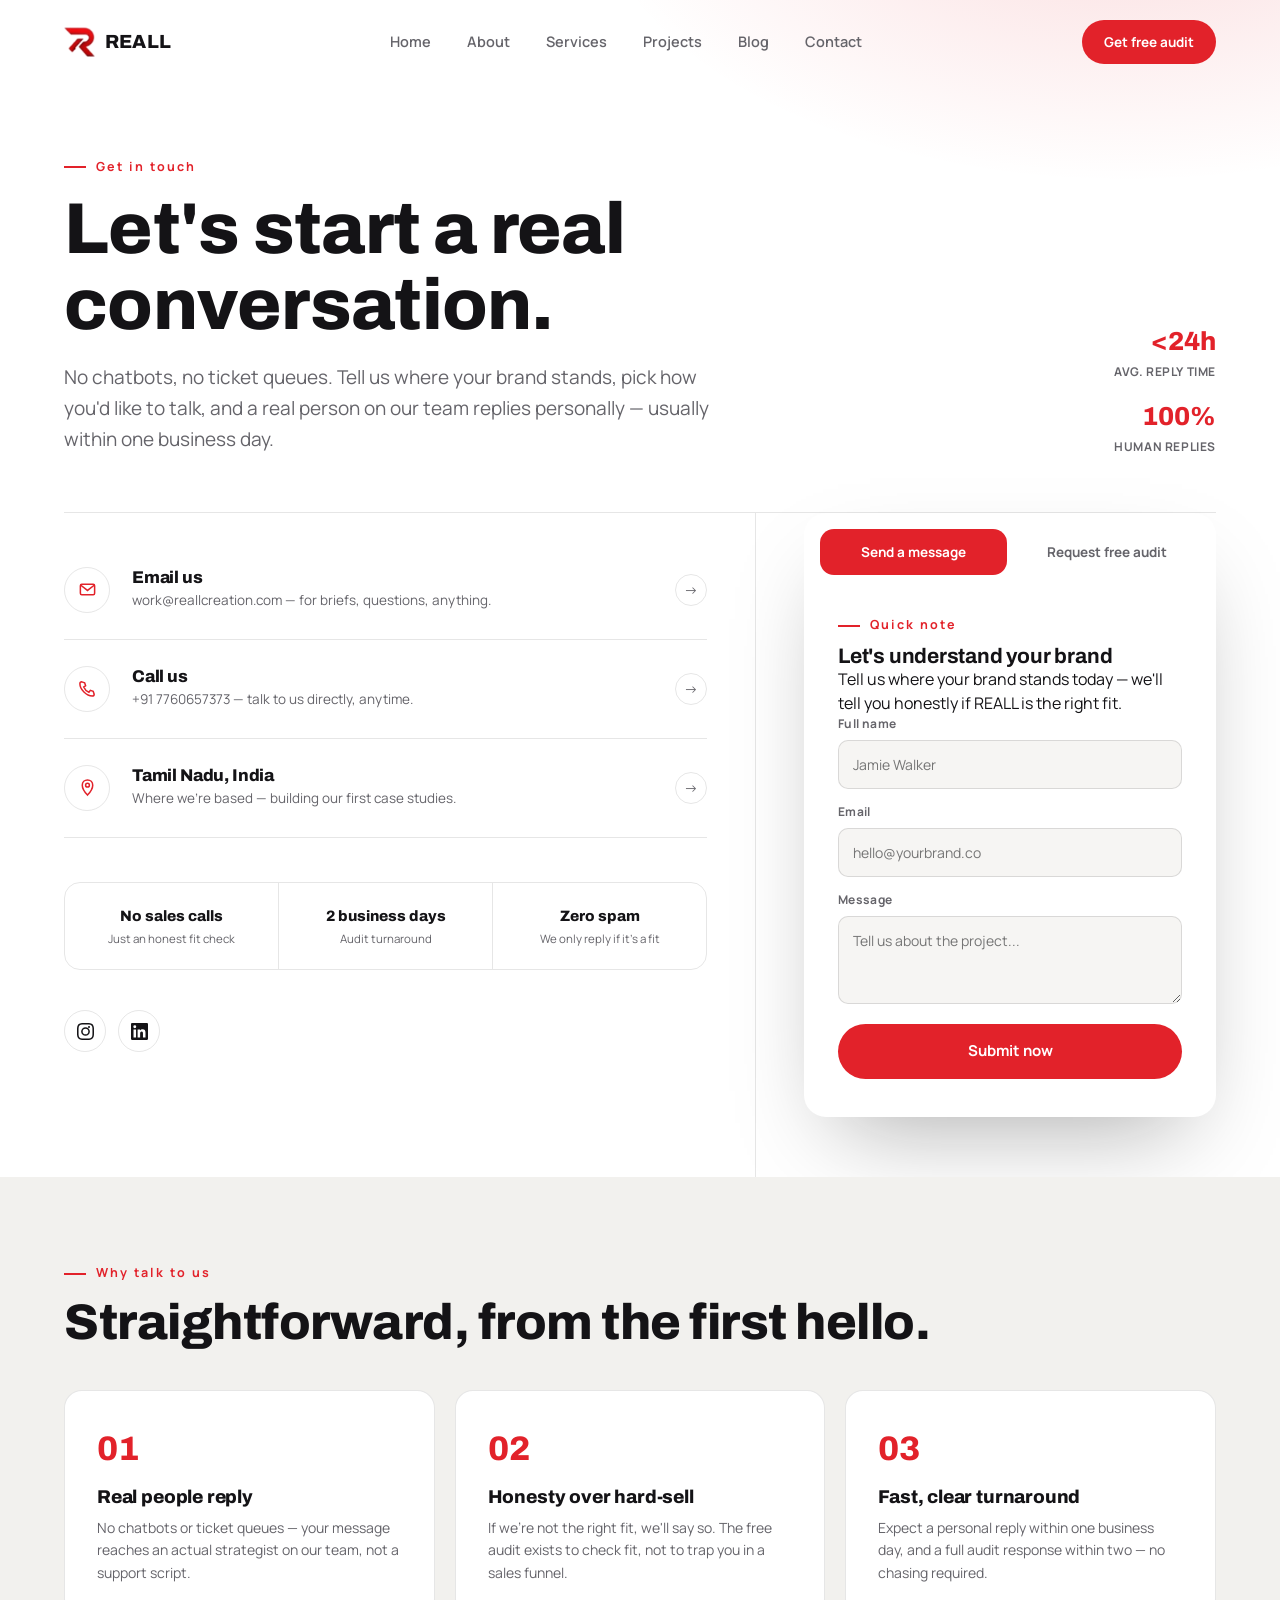
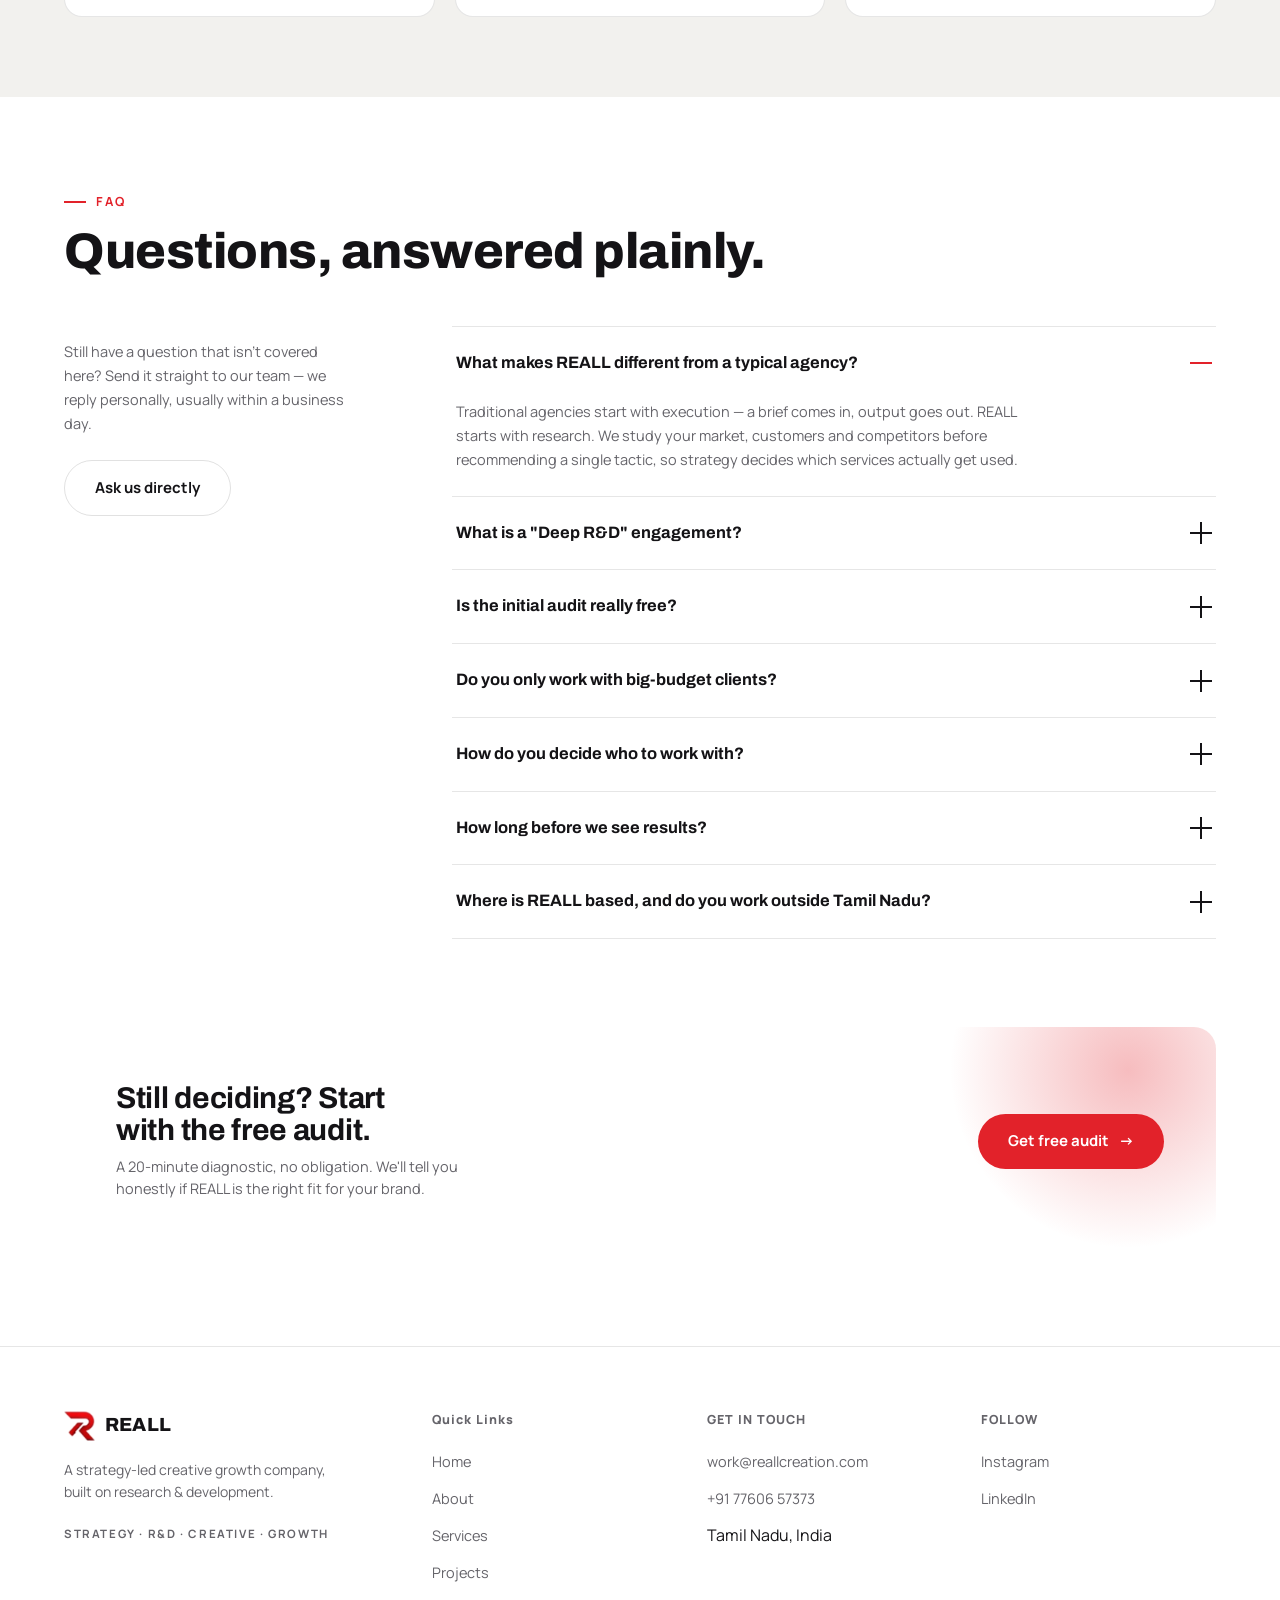
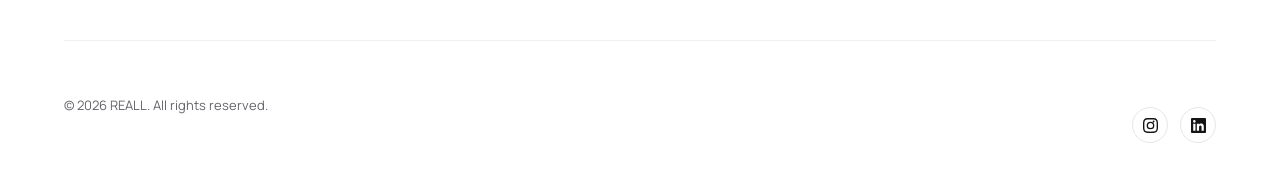
==== commit 4bd1a34a: "Add files via upload" ====
--- a/reall/contact.html
+++ b/reall/contact.html
@@ -9,6 +9,11 @@
 <link rel="preconnect" href="https://fonts.gstatic.com" crossorigin>
 <link href="https://fonts.googleapis.com/css2?family=Archivo:wght@500;600;700;800;900&family=Manrope:wght@400;500;600;700;800&display=swap" rel="stylesheet">
 <link rel="stylesheet" href="contact.css">
+<style>
+/* Banner photo — zero-specificity fallbacks (contact.css still wins if it sets these) */
+:where(#visual-banner){position:relative;overflow:hidden}
+:where(#visual-banner) > :where(img.photo-fill){position:absolute;inset:0;width:100%;height:100%;object-fit:cover;object-position:center 25%;display:block}
+</style>
 </head>
 <body>
 
@@ -210,16 +215,6 @@
 </section>
 
 <!-- ============ VISUAL BANNER ============ -->
-<section id="visual-banner">
-  <img src="[data-uri]" alt="Team member working at laptop">
-  <div class="vb-overlay"></div>
-  <div class="vb-content">
-    <span class="eyebrow" style="color:var(--red);">Real people, real answers</span>
-    <h3 style="margin-top:14px;">No chatbots, no ticket queues.</h3>
-    <p>Your message reaches the team directly — the same people who'll be working on your brand if we move forward together.</p>
-  </div>
-</section>
-
 <!-- ============ FAQ — PREMIUM TWO COLUMN ============ -->
 <section id="faq-premium" class="light">
   <div class="faq-head-row">
